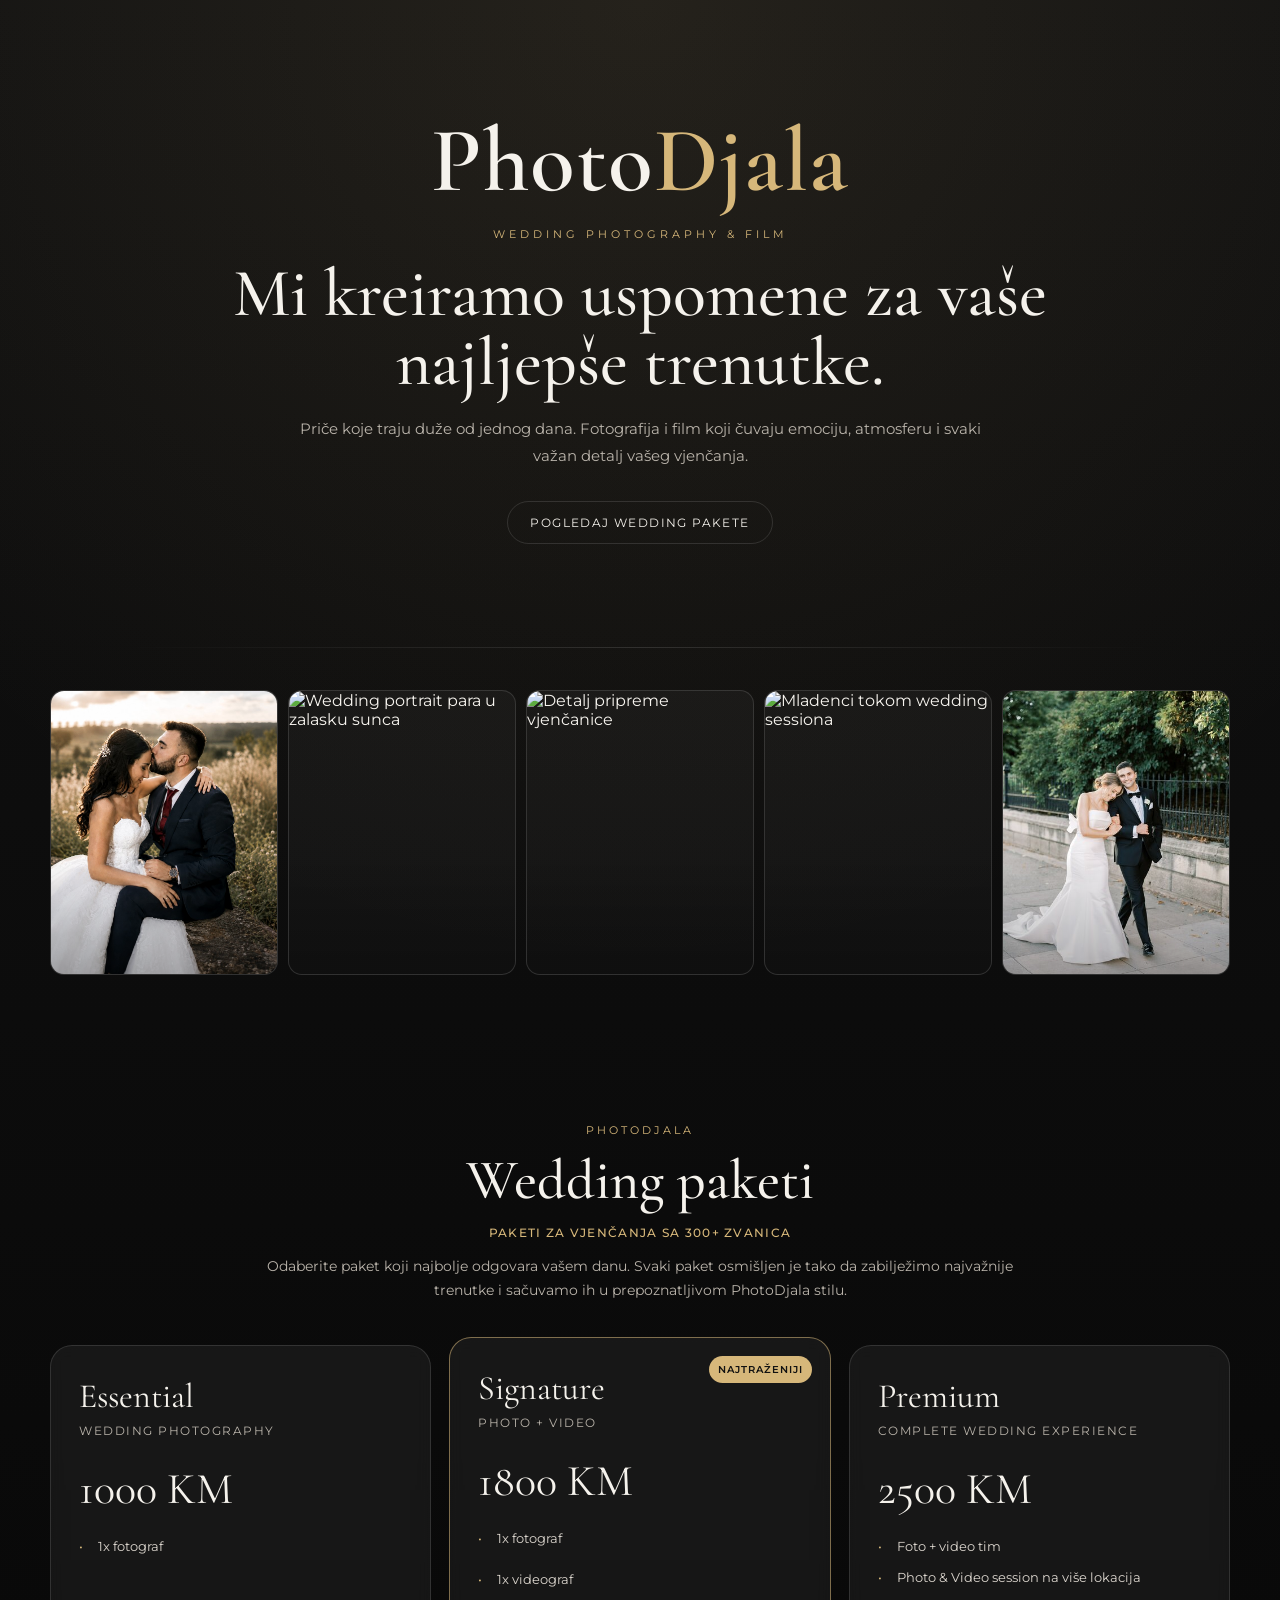
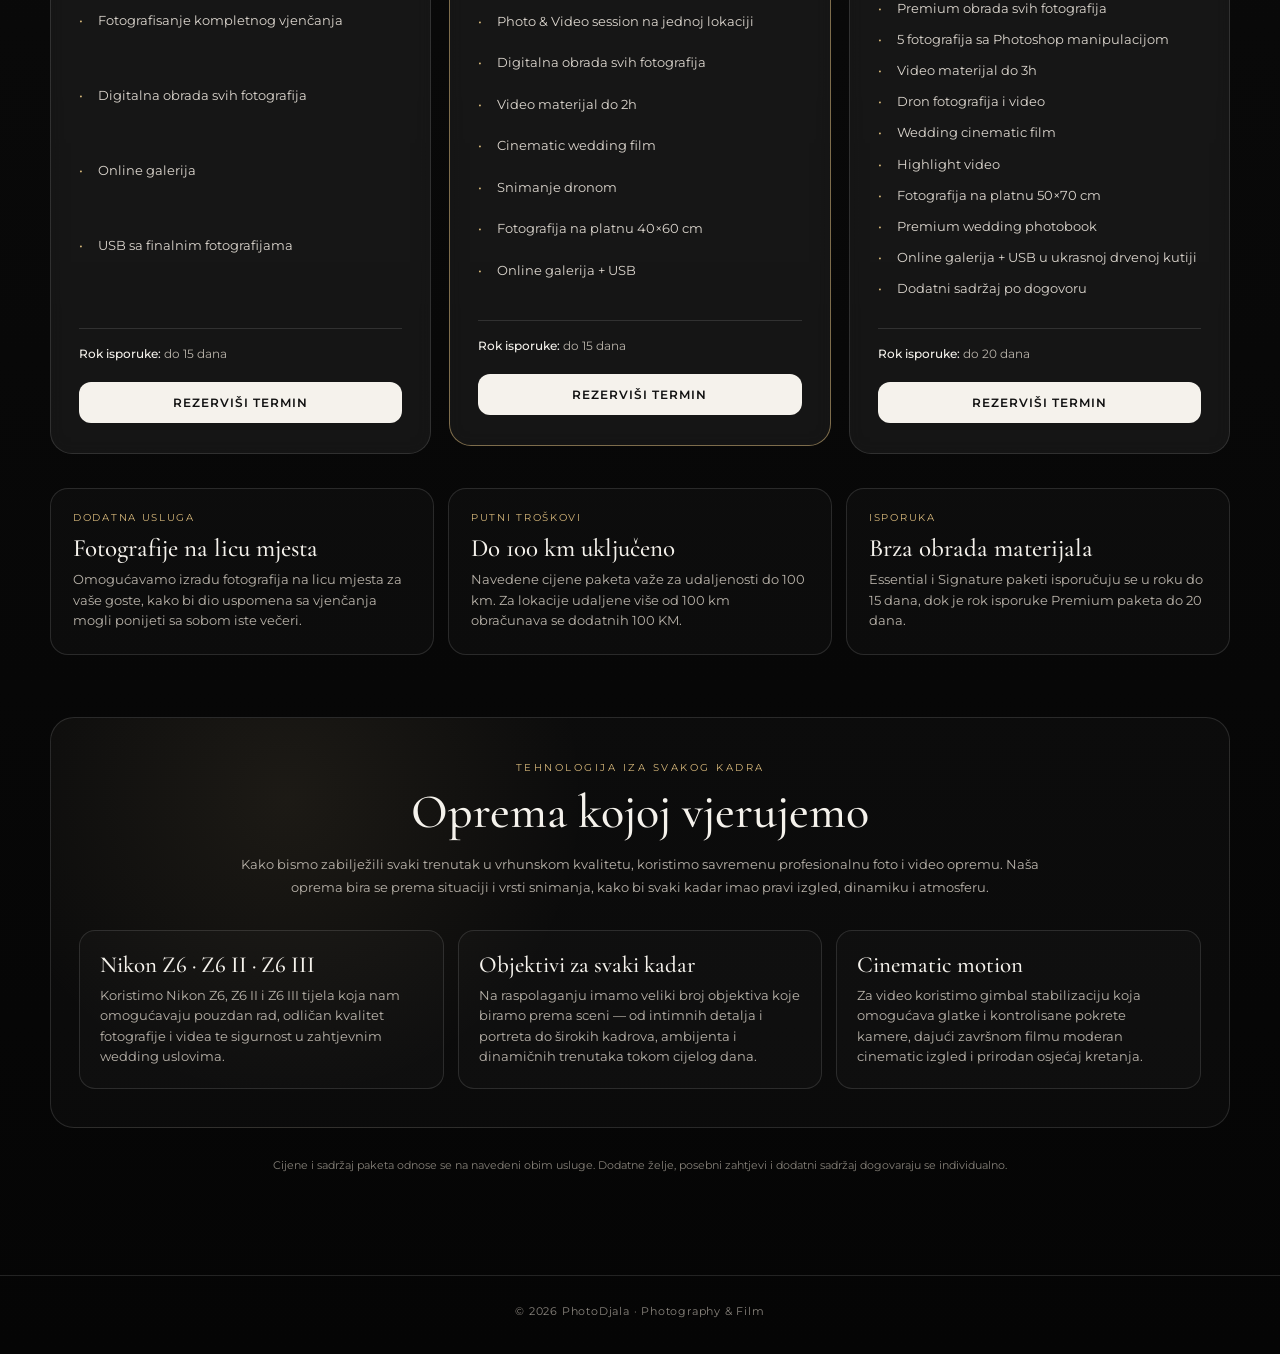
==== index.html @ b91ad66b "Add files via upload" ====
<!DOCTYPE html>
<html lang="bs">
<head>
  <script>document.documentElement.classList.add("js");</script>
  <meta charset="UTF-8" />
  <meta name="viewport" content="width=device-width, initial-scale=1.0" />
  <meta name="theme-color" content="#0b0b0b" />
  <title>PhotoDjala | Wedding Photography & Film</title>
  <meta name="description" content="PhotoDjala - fotografija i video za vaše najljepše trenutke." />
  <link rel="preconnect" href="https://fonts.googleapis.com">
  <link rel="preconnect" href="https://fonts.gstatic.com" crossorigin>
  <link href="https://fonts.googleapis.com/css2?family=Cormorant+Garamond:wght@500;600&family=Montserrat:wght@300;400;500;600&display=swap" rel="stylesheet">
  <style>
    :root {
      --bg: #0a0a0a;
      --card: rgba(255,255,255,.055);
      --text: #f5f2ec;
      --muted: #b9b3aa;
      --accent: #d6b77a;
      --line: rgba(255,255,255,.12);
    }

    * { box-sizing: border-box; margin: 0; padding: 0; }
    html { scroll-behavior: smooth; }

    body {
      font-family: "Montserrat", sans-serif;
      background:
        radial-gradient(circle at 50% 0%, rgba(214,183,122,.10), transparent 32%),
        linear-gradient(180deg, #111 0%, #090909 55%, #050505 100%);
      color: var(--text);
      min-height: 100vh;
    }

    .hero {
      min-height: 72vh;
      display: flex;
      align-items: center;
      justify-content: center;
      text-align: center;
      padding: 56px 22px 40px;
      position: relative;
      overflow: hidden;
    }

    .hero::after {
      content: "";
      position: absolute;
      inset: auto 10% 0 10%;
      height: 1px;
      background: linear-gradient(90deg, transparent, var(--line), transparent);
    }

    .hero-inner {
      width: min(920px, 100%);
      margin: 0 auto;
      text-align: center;
      position: relative;
      z-index: 1;
    }

    .logo {
      width: min(460px, 88vw);
      margin: 0 auto 24px;
      display: flex;
      flex-direction: column;
      align-items: center;
      justify-content: center;
      text-align: center;
    }

    .logo img {
      width: 100%;
      height: auto;
      display: none;
    }

    .logo-text {
      width: 100%;
      text-align: center;
      font-family: "Cormorant Garamond", serif;
      font-size: clamp(54px, 10vw, 92px);
      line-height: .9;
      letter-spacing: 1px;
      font-weight: 600;
    }

    .logo-text span { color: var(--accent); }

    .eyebrow {
      width: 100%;
      text-align: center;
      color: var(--accent);
      letter-spacing: 4px;
      text-transform: uppercase;
      font-size: 11px;
      margin-bottom: 18px;
    }

    h1 {
      font-family: "Cormorant Garamond", serif;
      font-weight: 500;
      font-size: clamp(38px, 7vw, 68px);
      line-height: 1.02;
      max-width: 820px;
      margin: 0 auto 18px;
    }

    .hero p {
      max-width: 690px;
      margin: 0 auto;
      color: var(--muted);
      font-size: 15px;
      line-height: 1.8;
    }

    .scroll-link {
      display: inline-flex;
      margin-top: 32px;
      padding: 13px 22px;
      border: 1px solid var(--line);
      border-radius: 999px;
      color: var(--text);
      text-decoration: none;
      font-size: 12px;
      letter-spacing: 1.4px;
      text-transform: uppercase;
      transition: .25s ease;
    }

    .scroll-link:hover {
      background: var(--text);
      color: #111;
    }


    .portfolio-preview {
      width: min(1180px, calc(100% - 40px));
      margin: 0 auto;
      padding: 42px 0 68px;
    }

    .portfolio-title {
      text-align: center;
      margin-bottom: 22px;
    }

    .portfolio-title span {
      color: var(--accent);
      text-transform: uppercase;
      letter-spacing: 2.6px;
      font-size: 10px;
    }

    .portfolio-title h2 {
      font-family: "Cormorant Garamond", serif;
      font-size: clamp(30px, 5vw, 42px);
      font-weight: 500;
      margin-top: 5px;
    }

    .portfolio-grid {
      display: grid;
      grid-template-columns: repeat(5, 1fr);
      gap: 10px;
    }

    .portfolio-item {
      position: relative;
      aspect-ratio: 4 / 5;
      overflow: hidden;
      border-radius: 14px;
      border: 1px solid var(--line);
      background: rgba(255,255,255,.035);
      transform: translateY(0) scale(1);
    }

    .js .portfolio-item {
      opacity: 0;
      transform: translateY(26px) scale(.97);
      transition:
        opacity .7s ease,
        transform .8s cubic-bezier(.2,.75,.25,1);
      transition-delay: var(--delay, 0ms);
    }

    .js .portfolio-item.visible {
      opacity: 1;
      transform: translateY(0) scale(1);
    }

    .portfolio-item img {
      width: 100%;
      height: 100%;
      object-fit: cover;
      display: block;
      transition: transform .55s ease, filter .55s ease;
      filter: saturate(.9) contrast(1.02);
    }

    .portfolio-item::after {
      content: "";
      position: absolute;
      inset: 0;
      background: linear-gradient(180deg, transparent 58%, rgba(0,0,0,.28));
      pointer-events: none;
    }

    .portfolio-item:hover img {
      transform: scale(1.045);
      filter: saturate(1) contrast(1.03);
    }

    .packages {
      padding: 76px 20px 100px;
    }

    .section-head {
      width: min(760px, 100%);
      margin: 0 auto 42px;
      text-align: center;
    }

    .section-head > span {
      color: var(--accent);
      text-transform: uppercase;
      letter-spacing: 3px;
      font-size: 11px;
    }

    .section-head h2 {
      font-family: "Cormorant Garamond", serif;
      font-size: clamp(38px, 6vw, 56px);
      margin: 8px 0 8px;
      font-weight: 500;
    }

    .guest-note {
      display: inline-block;
      margin: 3px 0 15px;
      color: var(--accent);
      font-size: 12px;
      font-weight: 500;
      letter-spacing: 1.3px;
      text-transform: uppercase;
    }

    .section-head p {
      color: var(--muted);
      font-size: 14px;
      line-height: 1.7;
    }

    .grid {
      width: min(1180px, 100%);
      margin: 0 auto;
      display: grid;
      grid-template-columns: repeat(3, 1fr);
      gap: 18px;
      align-items: stretch;
    }

    .card {
      background: var(--card);
      border: 1px solid var(--line);
      border-radius: 22px;
      padding: 30px 28px;
      backdrop-filter: blur(8px);
      position: relative;
      overflow: hidden;
      display: flex;
      flex-direction: column;
    }

    .card.featured {
      border-color: rgba(214,183,122,.55);
      transform: translateY(-8px);
    }

    .badge {
      position: absolute;
      top: 18px;
      right: 18px;
      background: var(--accent);
      color: #111;
      font-size: 10px;
      font-weight: 600;
      letter-spacing: 1px;
      text-transform: uppercase;
      padding: 7px 9px;
      border-radius: 999px;
    }

    .package-name {
      font-family: "Cormorant Garamond", serif;
      font-size: 34px;
      margin-bottom: 6px;
    }

    .package-sub {
      color: var(--muted);
      font-size: 12px;
      text-transform: uppercase;
      letter-spacing: 1.5px;
      margin-bottom: 24px;
    }

    .price {
      font-family: "Cormorant Garamond", serif;
      font-size: 44px;
      margin-bottom: 20px;
    }

    ul {
      list-style: none;
      display: grid;
      gap: 11px;
      margin-bottom: 28px;
      flex-grow: 1;
    }

    li {
      color: #ddd7cf;
      font-size: 13px;
      line-height: 1.55;
      padding-left: 19px;
      position: relative;
    }

    li::before {
      content: "•";
      color: var(--accent);
      position: absolute;
      left: 0;
    }

    .delivery {
      border-top: 1px solid var(--line);
      margin: 2px 0 18px;
      padding-top: 16px;
      color: var(--muted);
      font-size: 12px;
      line-height: 1.55;
    }

    .delivery strong {
      color: var(--text);
      font-weight: 500;
    }

    .cta {
      display: block;
      text-align: center;
      text-decoration: none;
      background: var(--text);
      color: #111;
      padding: 13px 18px;
      border-radius: 12px;
      font-size: 12px;
      font-weight: 600;
      letter-spacing: 1px;
      text-transform: uppercase;
      transition: .2s ease;
    }

    .cta:hover {
      transform: translateY(-1px);
      background: var(--accent);
    }

    .info-wrap {
      width: min(1180px, 100%);
      margin: 34px auto 0;
      display: grid;
      grid-template-columns: repeat(3, 1fr);
      gap: 14px;
    }

    .info-box {
      border: 1px solid var(--line);
      background: rgba(255,255,255,.025);
      border-radius: 18px;
      padding: 22px;
    }

    .info-box .label {
      color: var(--accent);
      text-transform: uppercase;
      letter-spacing: 1.7px;
      font-size: 10px;
      margin-bottom: 9px;
    }

    .info-box h3 {
      font-family: "Cormorant Garamond", serif;
      font-size: 25px;
      font-weight: 500;
      margin-bottom: 7px;
    }

    .info-box p {
      color: var(--muted);
      font-size: 12.5px;
      line-height: 1.65;
    }

    .fine-print {
      width: min(900px, 100%);
      margin: 28px auto 0;
      text-align: center;
      color: #858078;
      font-size: 11px;
      line-height: 1.7;
    }


    .equipment {
      width: min(1180px, 100%);
      margin: 62px auto 0;
      padding: 38px 28px;
      border: 1px solid var(--line);
      border-radius: 24px;
      background:
        radial-gradient(circle at 20% 20%, rgba(214,183,122,.08), transparent 30%),
        rgba(255,255,255,.025);
    }

    .equipment-head {
      max-width: 820px;
      margin: 0 auto 30px;
      text-align: center;
    }

    .equipment-head span {
      color: var(--accent);
      text-transform: uppercase;
      letter-spacing: 2.5px;
      font-size: 10px;
    }

    .equipment-head h3 {
      font-family: "Cormorant Garamond", serif;
      font-size: clamp(34px, 5vw, 48px);
      font-weight: 500;
      margin: 8px 0 12px;
    }

    .equipment-head p {
      color: var(--muted);
      font-size: 13px;
      line-height: 1.8;
    }

    .equipment-grid {
      display: grid;
      grid-template-columns: repeat(3, 1fr);
      gap: 14px;
    }

    .equipment-item {
      padding: 20px;
      border: 1px solid var(--line);
      border-radius: 16px;
      background: rgba(255,255,255,.02);
    }

    .equipment-item strong {
      display: block;
      margin-bottom: 7px;
      font-family: "Cormorant Garamond", serif;
      font-size: 23px;
      font-weight: 500;
      color: var(--text);
    }

    .equipment-item p {
      color: var(--muted);
      font-size: 12.5px;
      line-height: 1.65;
    }

    footer {
      border-top: 1px solid var(--line);
      text-align: center;
      padding: 28px 20px 36px;
      color: #89847d;
      font-size: 11px;
      letter-spacing: .8px;
    }

    @media (max-width: 900px) {
      .hero { min-height: 67vh; }
      .grid, .info-wrap, .equipment-grid { grid-template-columns: 1fr; }
      .portfolio-grid { grid-template-columns: repeat(3, 1fr); }
      
      .card.featured { transform: none; }
      .packages { padding-top: 62px; }
      .info-wrap { margin-top: 22px; }
    }

    @media (max-width: 560px) {
      .portfolio-preview { width: min(100% - 28px, 1180px); padding: 34px 0 54px; }
      .portfolio-grid { grid-template-columns: repeat(2, 1fr); gap: 8px; }
      .portfolio-item:nth-child(3),
      .portfolio-item:nth-child(4) { display: none; }
      .portfolio-item { border-radius: 11px; }
    }

  </style>
</head>
<body>

  <section class="hero">
    <div class="hero-inner">
      <div class="logo">
        <img src="logo.png" alt="PhotoDjala logo" style="display:none;">
        <div class="logo-text">Photo<span>Djala</span></div>
      </div>

      <div class="eyebrow">Wedding Photography & Film</div>

      <h1>Mi kreiramo uspomene za vaše najljepše trenutke.</h1>

      <p>
        Priče koje traju duže od jednog dana. Fotografija i film koji čuvaju emociju,
        atmosferu i svaki važan detalj vašeg vjenčanja.
      </p>

      <a class="scroll-link" href="#paketi">Pogledaj wedding pakete</a>
    </div>
  </section>


  
  
  <section class="portfolio-preview" aria-label="PhotoDjala wedding portfolio">
    <div class="portfolio-grid">
      <figure class="portfolio-item" style="--delay: 0ms;">
        <img loading="lazy" src="[data-uri]" alt="Luxury wedding photoshooting na livadi sa crvenom kravatom i prirodnim flash izgledom">
      </figure>
      <figure class="portfolio-item" style="--delay: 90ms;">
        <img loading="lazy" src="https://images.unsplash.com/photo-1764578202493-1029254a201a?auto=format&fit=crop&fm=jpg&ixid=M3wxMjA3fDB8MHxwaG90by1wYWdlfHx8fGVufDB8fHx8fA%3D%3D&ixlib=rb-4.1.0&q=75&w=900" alt="Wedding portrait para u zalasku sunca">
      </figure>
      <figure class="portfolio-item" style="--delay: 180ms;">
        <img loading="lazy" src="https://images.unsplash.com/photo-1632231297122-f68841926161?auto=format&fit=crop&fm=jpg&ixid=M3wxMjA3fDB8MHxwaG90by1wYWdlfHx8fGVufDB8fHx8fA%3D%3D&ixlib=rb-4.1.0&q=75&w=900" alt="Detalj pripreme vjenčanice">
      </figure>
      <figure class="portfolio-item" style="--delay: 270ms;">
        <img loading="lazy" src="https://images.unsplash.com/photo-1683238115177-7ee574c6c1e2?auto=format&fit=crop&fm=jpg&ixid=M3wxMjA3fDB8MHxwaG90by1wYWdlfHx8fGVufDB8fHx8fA%3D%3D&ixlib=rb-4.1.0&q=75&w=900" alt="Mladenci tokom wedding sessiona">
      </figure>
    
      <figure class="portfolio-item" style="--delay: 360ms;">
        <img loading="lazy" src="[data-uri]" alt="PhotoDjala wedding portfolio fotografija mladenaca u šetnji">
      </figure>
</div>
  </section>




  <section class="packages" id="paketi">
    <div class="section-head">
      <span>PhotoDjala</span>
      <h2>Wedding paketi</h2>
      <div class="guest-note">Paketi za vjenčanja sa 300+ zvanica</div>
      <p>
        Odaberite paket koji najbolje odgovara vašem danu.
        Svaki paket osmišljen je tako da zabilježimo najvažnije trenutke i sačuvamo ih u prepoznatljivom PhotoDjala stilu.
      </p>
    </div>

    <div class="grid">

      <article class="card">
        <div class="package-name">Essential</div>
        <div class="package-sub">Wedding Photography</div>
        <div class="price">1000 KM</div>
        <ul>
          <li>1x fotograf</li>
          <li>Fotografisanje kompletnog vjenčanja</li>
          <li>Digitalna obrada svih fotografija</li>
          <li>Online galerija</li>
          <li>USB sa finalnim fotografijama</li>
        </ul>
        <div class="delivery"><strong>Rok isporuke:</strong> do 15 dana</div>
        <a class="cta" href="https://wa.me/387644586584" target="_blank" rel="noopener noreferrer">Rezerviši termin</a>
      </article>

      <article class="card featured">
        <div class="badge">Najtraženiji</div>
        <div class="package-name">Signature</div>
        <div class="package-sub">Photo + Video</div>
        <div class="price">1800 KM</div>
        <ul>
          <li>1x fotograf</li>
          <li>1x videograf</li>
          <li>Photo &amp; Video session na jednoj lokaciji</li>
          <li>Digitalna obrada svih fotografija</li>
          <li>Video materijal do 2h</li>
          <li>Cinematic wedding film</li>
          <li>Snimanje dronom</li>
          <li>Fotografija na platnu 40×60 cm</li>
          <li>Online galerija + USB</li>
        </ul>
        <div class="delivery"><strong>Rok isporuke:</strong> do 15 dana</div>
        <a class="cta" href="https://wa.me/387644586584" target="_blank" rel="noopener noreferrer">Rezerviši termin</a>
      </article>

      <article class="card">
        <div class="package-name">Premium</div>
        <div class="package-sub">Complete Wedding Experience</div>
        <div class="price">2500 KM</div>
        <ul>
          <li>Foto + video tim</li>
          <li>Photo &amp; Video session na više lokacija</li>
          <li>Premium obrada svih fotografija</li>
          <li>5 fotografija sa Photoshop manipulacijom</li>
          <li>Video materijal do 3h</li>
          <li>Dron fotografija i video</li>
          <li>Wedding cinematic film</li>
          <li>Highlight video</li>
          <li>Fotografija na platnu 50×70 cm</li>
          <li>Premium wedding photobook</li>
          <li>Online galerija + USB u ukrasnoj drvenoj kutiji</li>
          <li>Dodatni sadržaj po dogovoru</li>
        </ul>
        <div class="delivery"><strong>Rok isporuke:</strong> do 20 dana</div>
        <a class="cta" href="https://wa.me/387644586584" target="_blank" rel="noopener noreferrer">Rezerviši termin</a>
      </article>

    </div>

    <div class="info-wrap">
      <div class="info-box">
        <div class="label">Dodatna usluga</div>
        <h3>Fotografije na licu mjesta</h3>
        <p>
          Omogućavamo izradu fotografija na licu mjesta za vaše goste, kako bi dio uspomena sa vjenčanja mogli ponijeti sa sobom iste večeri.
        </p>
      </div>

      <div class="info-box">
        <div class="label">Putni troškovi</div>
        <h3>Do 100 km uključeno</h3>
        <p>
          Navedene cijene paketa važe za udaljenosti do 100 km. Za lokacije udaljene više od 100 km obračunava se dodatnih 100 KM.
        </p>
      </div>

      <div class="info-box">
        <div class="label">Isporuka</div>
        <h3>Brza obrada materijala</h3>
        <p>
          Essential i Signature paketi isporučuju se u roku do 15 dana, dok je rok isporuke Premium paketa do 20 dana.
        </p>
      </div>
    </div>


    <div class="equipment">
      <div class="equipment-head">
        <span>Tehnologija iza svakog kadra</span>
        <h3>Oprema kojoj vjerujemo</h3>
        <p>
          Kako bismo zabilježili svaki trenutak u vrhunskom kvalitetu, koristimo savremenu profesionalnu foto i video opremu.
          Naša oprema bira se prema situaciji i vrsti snimanja, kako bi svaki kadar imao pravi izgled, dinamiku i atmosferu.
        </p>
      </div>

      <div class="equipment-grid">
        <div class="equipment-item">
          <strong>Nikon Z6 · Z6 II · Z6 III</strong>
          <p>
            Koristimo Nikon Z6, Z6 II i Z6 III tijela koja nam omogućavaju pouzdan rad, odličan kvalitet fotografije i videa te sigurnost u zahtjevnim wedding uslovima.
          </p>
        </div>

        <div class="equipment-item">
          <strong>Objektivi za svaki kadar</strong>
          <p>
            Na raspolaganju imamo veliki broj objektiva koje biramo prema sceni — od intimnih detalja i portreta do širokih kadrova, ambijenta i dinamičnih trenutaka tokom cijelog dana.
          </p>
        </div>

        <div class="equipment-item">
          <strong>Cinematic motion</strong>
          <p>
            Za video koristimo gimbal stabilizaciju koja omogućava glatke i kontrolisane pokrete kamere, dajući završnom filmu moderan cinematic izgled i prirodan osjećaj kretanja.
          </p>
        </div>
      </div>
    </div>


    <div class="fine-print">
      Cijene i sadržaj paketa odnose se na navedeni obim usluge. Dodatne želje, posebni zahtjevi i dodatni sadržaj dogovaraju se individualno.
    </div>
  </section>

  <footer>
    © 2026 PhotoDjala · Photography &amp; Film
  </footer>


  <script>
    const portfolioItems = document.querySelectorAll('.portfolio-item');

    if ('IntersectionObserver' in window) {
      const portfolioObserver = new IntersectionObserver((entries, observer) => {
        entries.forEach(entry => {
          if (entry.isIntersecting) {
            entry.target.classList.add('visible');
            observer.unobserve(entry.target);
          }
        });
      }, { threshold: 0.18 });

      portfolioItems.forEach(item => portfolioObserver.observe(item));
    } else {
      portfolioItems.forEach(item => item.classList.add('visible'));
    }
  </script>

</body>
</html>
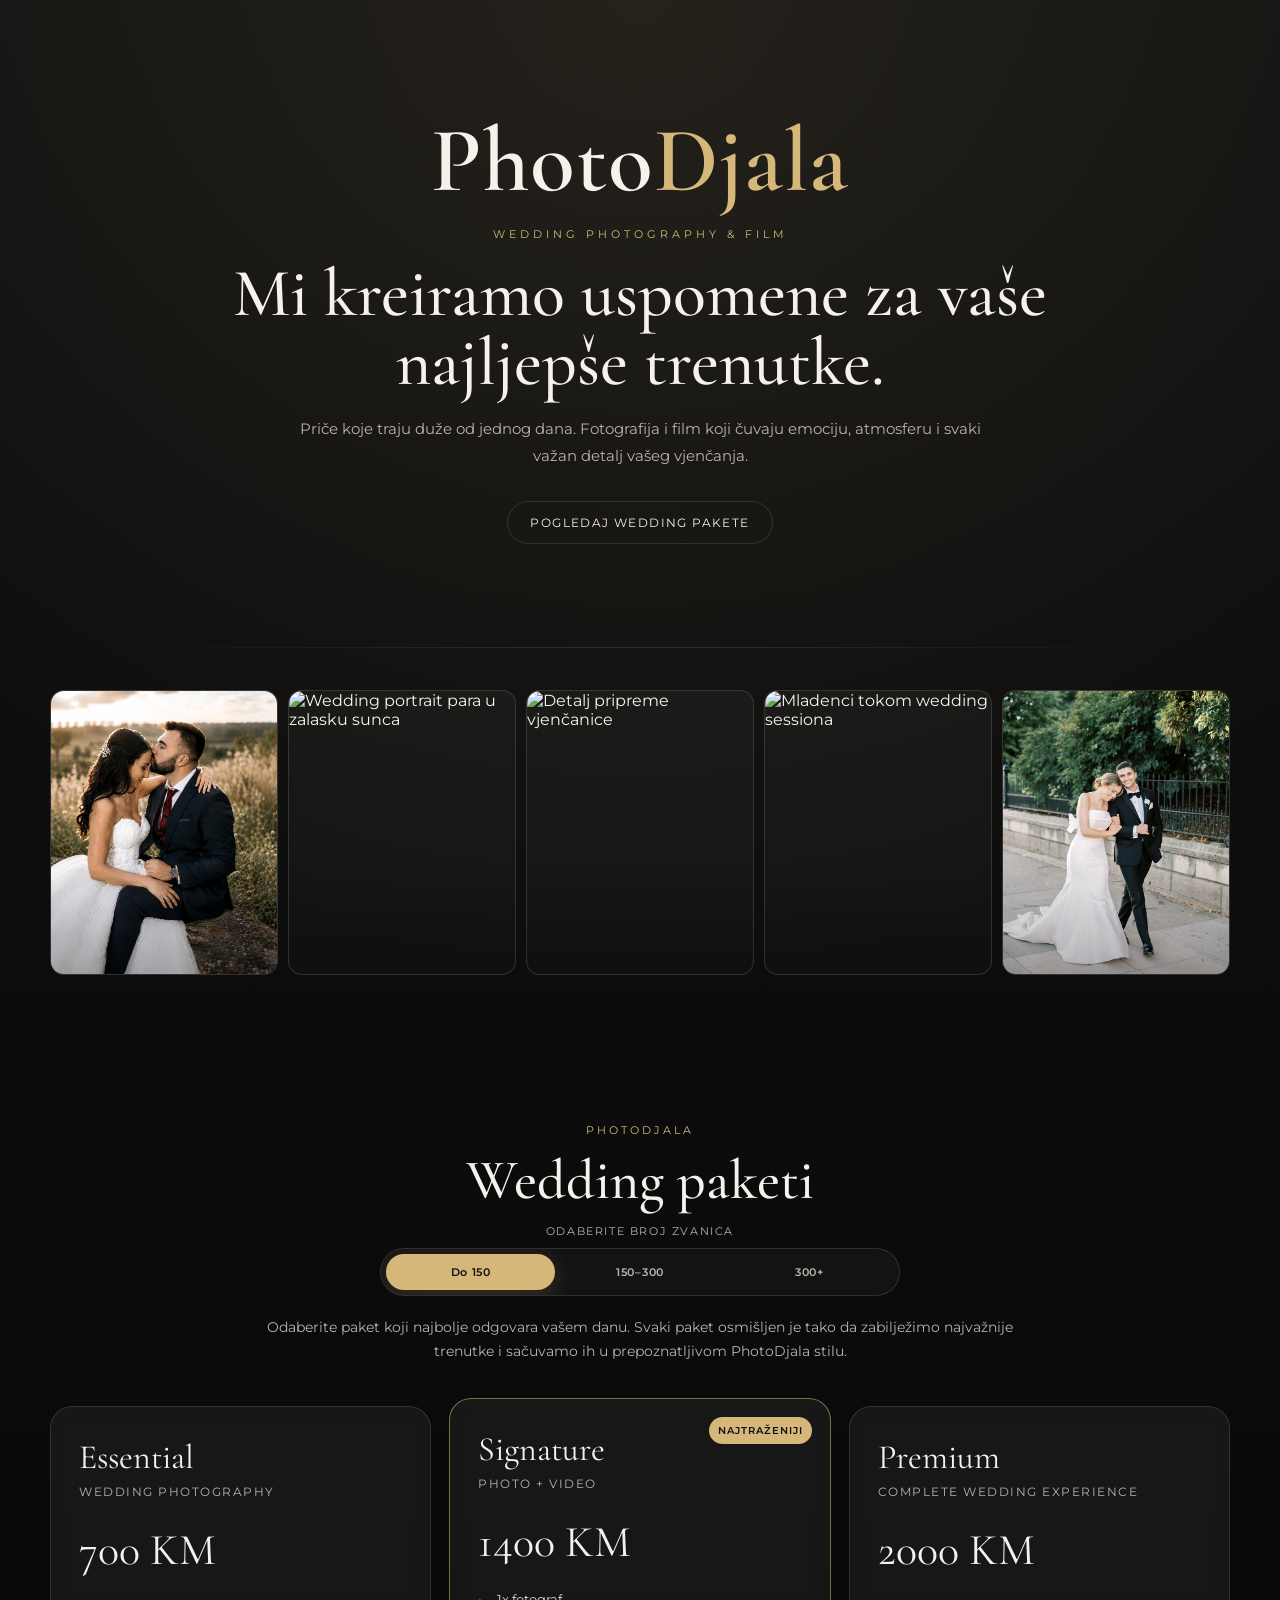
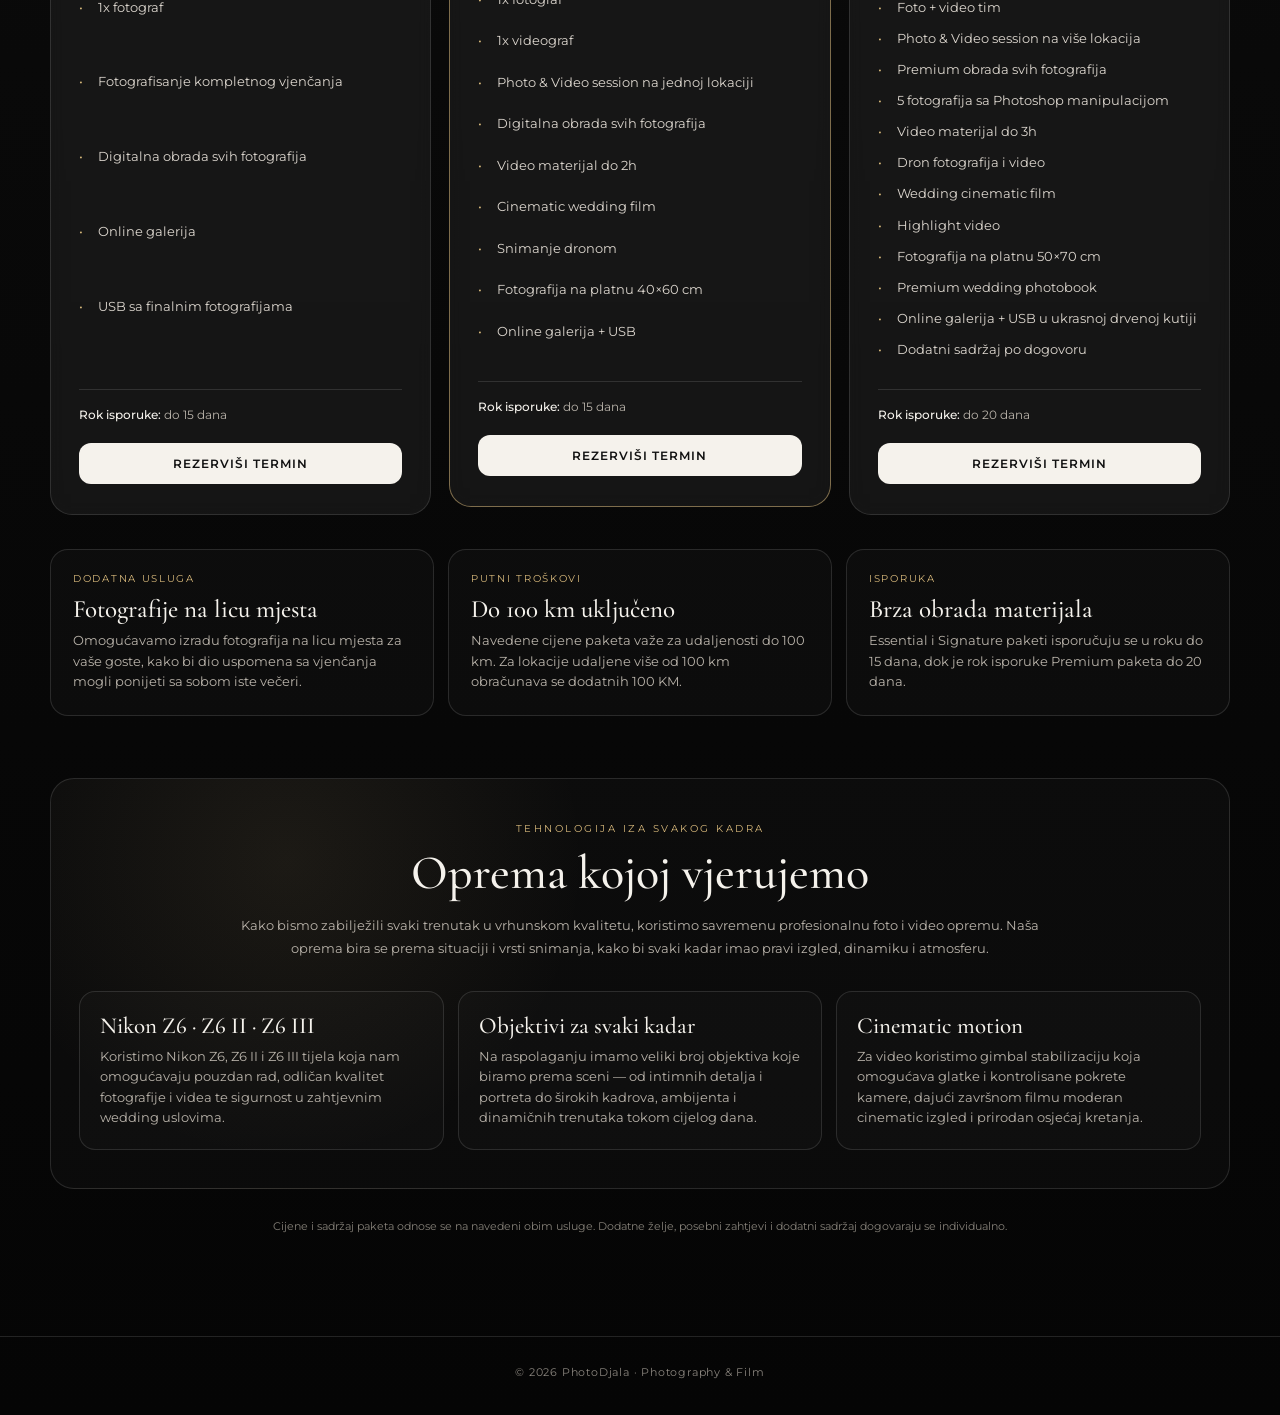
==== commit 5f00322f: "Add files via upload" ====
--- a/index.html
+++ b/index.html
@@ -235,14 +235,80 @@
       font-weight: 500;
     }
 
-    .guest-note {
-      display: inline-block;
-      margin: 3px 0 15px;
-      color: var(--accent);
-      font-size: 12px;
-      font-weight: 500;
-      letter-spacing: 1.3px;
-      text-transform: uppercase;
+    .guest-selector-wrap {
+      margin: 10px auto 20px;
+      display: flex;
+      flex-direction: column;
+      align-items: center;
+      gap: 10px;
+    }
+
+    .guest-selector-label {
+      color: var(--muted);
+      font-size: 11px;
+      letter-spacing: 1.6px;
+      text-transform: uppercase;
+    }
+
+    .guest-selector {
+      position: relative;
+      display: grid;
+      grid-template-columns: repeat(3, 1fr);
+      width: min(520px, 100%);
+      padding: 5px;
+      border: 1px solid var(--line);
+      border-radius: 999px;
+      background: rgba(255,255,255,.035);
+      overflow: hidden;
+      isolation: isolate;
+    }
+
+    .guest-selector::before {
+      content: "";
+      position: absolute;
+      top: 5px;
+      bottom: 5px;
+      left: 5px;
+      width: calc((100% - 10px) / 3);
+      border-radius: 999px;
+      background: var(--accent);
+      box-shadow: 0 6px 24px rgba(214,183,122,.20);
+      transform: translateX(calc(var(--tier-index, 0) * 100%));
+      transition: transform .42s cubic-bezier(.2,.8,.2,1);
+      z-index: -1;
+    }
+
+    .guest-option {
+      appearance: none;
+      border: 0;
+      background: transparent;
+      color: var(--muted);
+      padding: 11px 12px;
+      border-radius: 999px;
+      font-family: "Montserrat", sans-serif;
+      font-size: 11px;
+      font-weight: 600;
+      letter-spacing: .7px;
+      cursor: pointer;
+      transition: color .25s ease, transform .25s ease;
+    }
+
+    .guest-option:hover {
+      transform: translateY(-1px);
+      color: var(--text);
+    }
+
+    .guest-option.active {
+      color: #111;
+    }
+
+    .price {
+      transition: opacity .18s ease, transform .18s ease;
+    }
+
+    .price.price-changing {
+      opacity: 0;
+      transform: translateY(7px) scale(.97);
     }
 
     .section-head p {
@@ -501,9 +567,21 @@
     @media (max-width: 560px) {
       .portfolio-preview { width: min(100% - 28px, 1180px); padding: 34px 0 54px; }
       .portfolio-grid { grid-template-columns: repeat(2, 1fr); gap: 8px; }
-      .portfolio-item:nth-child(3),
-      .portfolio-item:nth-child(4) { display: none; }
       .portfolio-item { border-radius: 11px; }
+      .portfolio-item:nth-child(5) {
+        grid-column: 1 / -1;
+        width: calc(50% - 4px);
+        justify-self: center;
+      .guest-selector {
+        width: 100%;
+      }
+      .guest-option {
+        padding: 10px 6px;
+        font-size: 10px;
+        letter-spacing: .25px;
+      }
+
+      }
     }
 
   </style>
@@ -561,7 +639,14 @@
     <div class="section-head">
       <span>PhotoDjala</span>
       <h2>Wedding paketi</h2>
-      <div class="guest-note">Paketi za vjenčanja sa 300+ zvanica</div>
+      <div class="guest-selector-wrap">
+        <div class="guest-selector-label">Odaberite broj zvanica</div>
+        <div class="guest-selector" id="guestSelector" style="--tier-index:0">
+          <button class="guest-option active" type="button" data-tier="small" data-index="0">Do 150</button>
+          <button class="guest-option" type="button" data-tier="medium" data-index="1">150–300</button>
+          <button class="guest-option" type="button" data-tier="large" data-index="2">300+</button>
+        </div>
+      </div>
       <p>
         Odaberite paket koji najbolje odgovara vašem danu.
         Svaki paket osmišljen je tako da zabilježimo najvažnije trenutke i sačuvamo ih u prepoznatljivom PhotoDjala stilu.
@@ -573,7 +658,7 @@
       <article class="card">
         <div class="package-name">Essential</div>
         <div class="package-sub">Wedding Photography</div>
-        <div class="price">1000 KM</div>
+        <div class="price" data-package="essential">700 KM</div>
         <ul>
           <li>1x fotograf</li>
           <li>Fotografisanje kompletnog vjenčanja</li>
@@ -589,7 +674,7 @@
         <div class="badge">Najtraženiji</div>
         <div class="package-name">Signature</div>
         <div class="package-sub">Photo + Video</div>
-        <div class="price">1800 KM</div>
+        <div class="price" data-package="signature">1400 KM</div>
         <ul>
           <li>1x fotograf</li>
           <li>1x videograf</li>
@@ -608,7 +693,7 @@
       <article class="card">
         <div class="package-name">Premium</div>
         <div class="package-sub">Complete Wedding Experience</div>
-        <div class="price">2500 KM</div>
+        <div class="price" data-package="premium">2000 KM</div>
         <ul>
           <li>Foto + video tim</li>
           <li>Photo &amp; Video session na više lokacija</li>
@@ -718,6 +803,55 @@
     } else {
       portfolioItems.forEach(item => item.classList.add('visible'));
     }
+  
+    const packagePrices = {
+      small: {
+        essential: 700,
+        signature: 1400,
+        premium: 2000
+      },
+      medium: {
+        essential: 800,
+        signature: 1600,
+        premium: 2200
+      },
+      large: {
+        essential: 1000,
+        signature: 1800,
+        premium: 2500
+      }
+    };
+
+    const guestSelector = document.getElementById('guestSelector');
+    const guestOptions = document.querySelectorAll('.guest-option');
+    const priceElements = document.querySelectorAll('.price[data-package]');
+
+    function updatePackagePrices(tier, index) {
+      if (!packagePrices[tier]) return;
+
+      guestSelector.style.setProperty('--tier-index', index);
+
+      guestOptions.forEach(option => {
+        option.classList.toggle('active', option.dataset.tier === tier);
+      });
+
+      priceElements.forEach(priceEl => {
+        priceEl.classList.add('price-changing');
+
+        window.setTimeout(() => {
+          const packageName = priceEl.dataset.package;
+          priceEl.textContent = packagePrices[tier][packageName] + ' KM';
+          priceEl.classList.remove('price-changing');
+        }, 170);
+      });
+    }
+
+    guestOptions.forEach(option => {
+      option.addEventListener('click', () => {
+        updatePackagePrices(option.dataset.tier, Number(option.dataset.index));
+      });
+    });
+
   </script>
 
 </body>
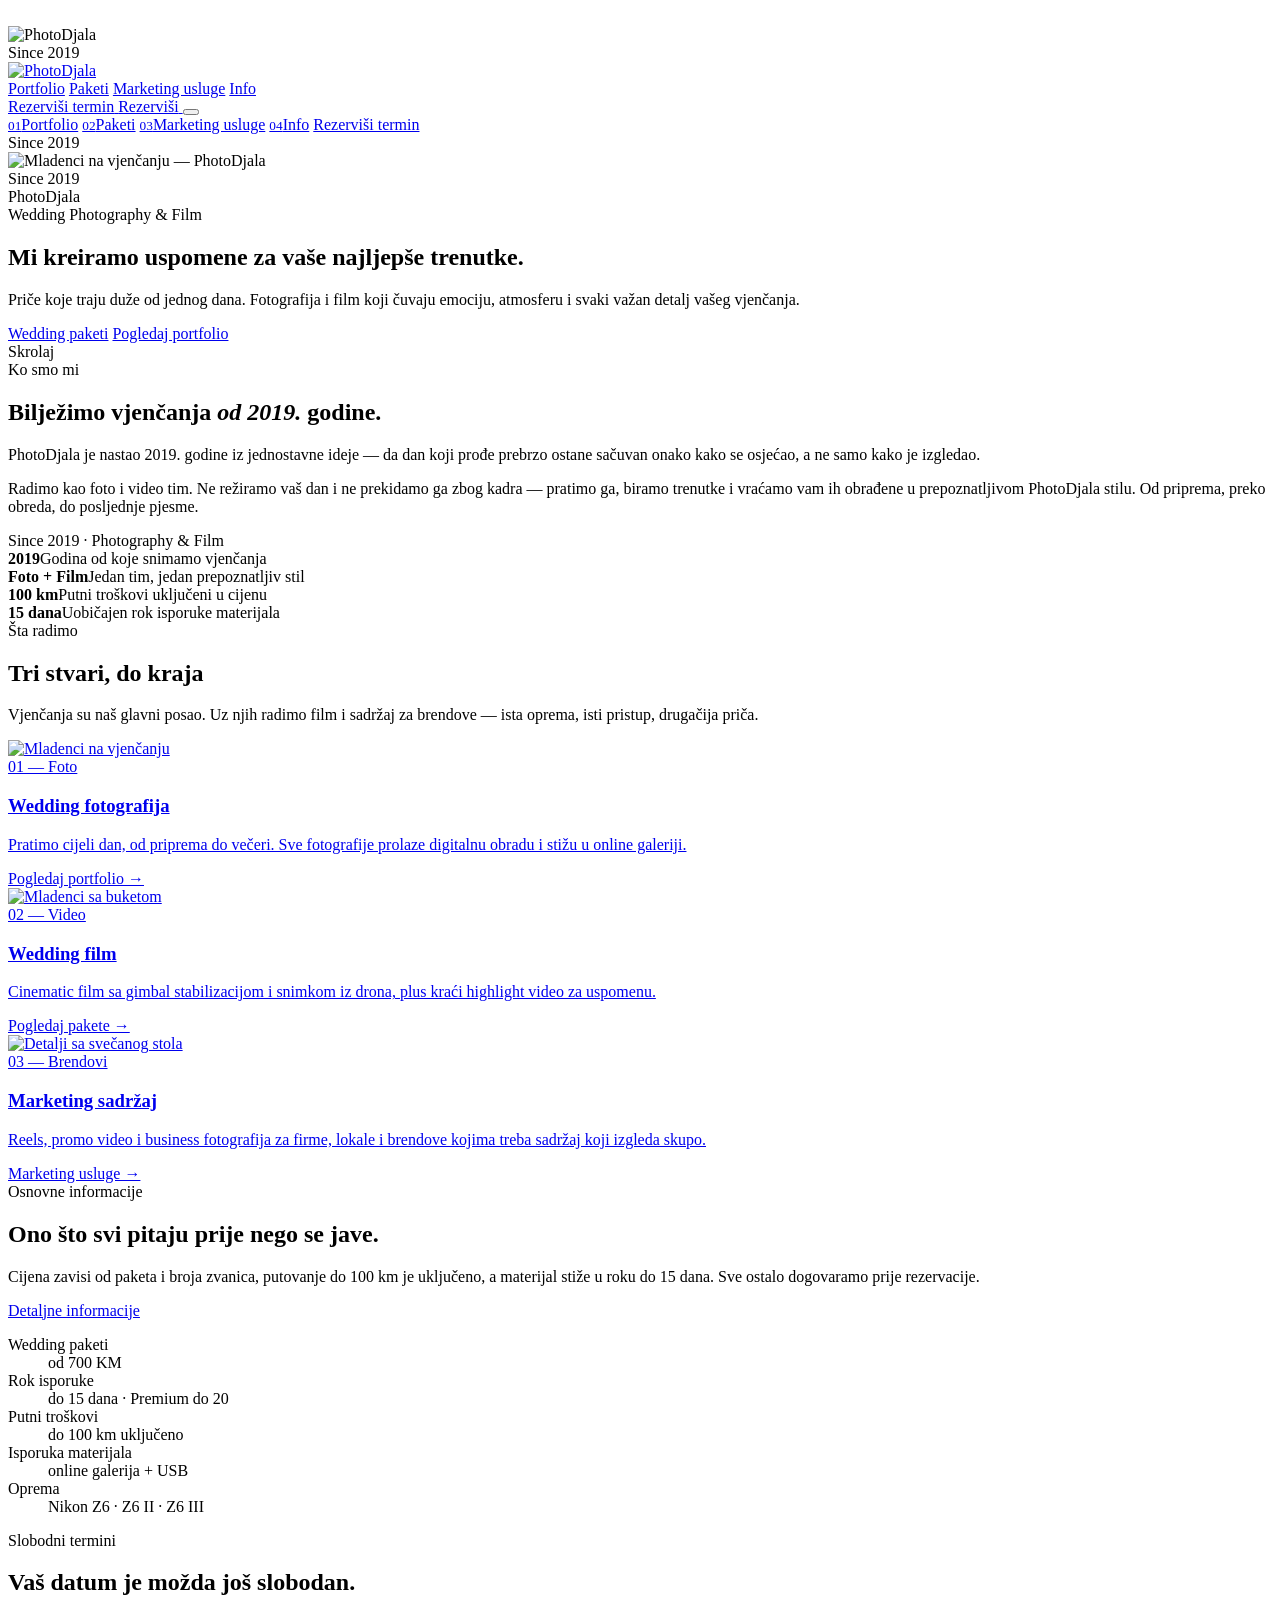
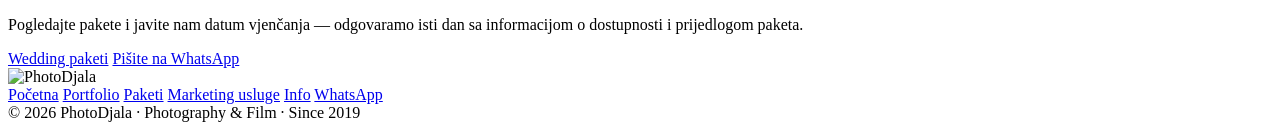
==== commit 6fa6a12b: "Add files via upload" ====
--- a/index.html
+++ b/index.html
@@ -5,597 +5,80 @@
   <meta charset="UTF-8" />
   <meta name="viewport" content="width=device-width, initial-scale=1.0" />
   <meta name="theme-color" content="#0b0b0b" />
-  <title>PhotoDjala | Wedding Photography & Film</title>
-  <meta name="description" content="PhotoDjala - fotografija i video za vaše najljepše trenutke." />
+  <title>PhotoDjala | Wedding Photography &amp; Film</title>
+  <meta name="description" content="PhotoDjala — fotografija i video za vaše najljepše trenutke. Vjenčanja od 2019. godine." />
+  <link rel="icon" href="assets/favicon.ico" sizes="any">
+  <link rel="icon" type="image/png" sizes="32x32" href="assets/favicon-32.png">
+  <link rel="icon" type="image/png" sizes="16x16" href="assets/favicon-16.png">
+  <link rel="apple-touch-icon" sizes="180x180" href="assets/favicon-180.png">
+  <link rel="manifest" href="assets/site.webmanifest">
+  <link rel="preconnect" href="https://images.unsplash.com">
+  <link rel="preload" as="image" href="https://images.unsplash.com/photo-1683238115177-7ee574c6c1e2?auto=format&fit=crop&fm=jpg&q=78&w=2000">
   <link rel="preconnect" href="https://fonts.googleapis.com">
   <link rel="preconnect" href="https://fonts.gstatic.com" crossorigin>
   <link href="https://fonts.googleapis.com/css2?family=Cormorant+Garamond:wght@500;600&family=Montserrat:wght@300;400;500;600&display=swap" rel="stylesheet">
-  <style>
-    :root {
-      --bg: #0a0a0a;
-      --card: rgba(255,255,255,.055);
-      --text: #f5f2ec;
-      --muted: #b9b3aa;
-      --accent: #d6b77a;
-      --line: rgba(255,255,255,.12);
-    }
-
-    * { box-sizing: border-box; margin: 0; padding: 0; }
-    html { scroll-behavior: smooth; }
-
-    body {
-      font-family: "Montserrat", sans-serif;
-      background:
-        radial-gradient(circle at 50% 0%, rgba(214,183,122,.10), transparent 32%),
-        linear-gradient(180deg, #111 0%, #090909 55%, #050505 100%);
-      color: var(--text);
-      min-height: 100vh;
-    }
-
-    .hero {
-      min-height: 72vh;
-      display: flex;
-      align-items: center;
-      justify-content: center;
-      text-align: center;
-      padding: 56px 22px 40px;
-      position: relative;
-      overflow: hidden;
-    }
-
-    .hero::after {
-      content: "";
-      position: absolute;
-      inset: auto 10% 0 10%;
-      height: 1px;
-      background: linear-gradient(90deg, transparent, var(--line), transparent);
-    }
-
-    .hero-inner {
-      width: min(920px, 100%);
-      margin: 0 auto;
-      text-align: center;
-      position: relative;
-      z-index: 1;
-    }
-
-    .logo {
-      width: min(460px, 88vw);
-      margin: 0 auto 24px;
-      display: flex;
-      flex-direction: column;
-      align-items: center;
-      justify-content: center;
-      text-align: center;
-    }
-
-    .logo img {
-      width: 100%;
-      height: auto;
-      display: none;
-    }
-
-    .logo-text {
-      width: 100%;
-      text-align: center;
-      font-family: "Cormorant Garamond", serif;
-      font-size: clamp(54px, 10vw, 92px);
-      line-height: .9;
-      letter-spacing: 1px;
-      font-weight: 600;
-    }
-
-    .logo-text span { color: var(--accent); }
-
-    .eyebrow {
-      width: 100%;
-      text-align: center;
-      color: var(--accent);
-      letter-spacing: 4px;
-      text-transform: uppercase;
-      font-size: 11px;
-      margin-bottom: 18px;
-    }
-
-    h1 {
-      font-family: "Cormorant Garamond", serif;
-      font-weight: 500;
-      font-size: clamp(38px, 7vw, 68px);
-      line-height: 1.02;
-      max-width: 820px;
-      margin: 0 auto 18px;
-    }
-
-    .hero p {
-      max-width: 690px;
-      margin: 0 auto;
-      color: var(--muted);
-      font-size: 15px;
-      line-height: 1.8;
-    }
-
-    .scroll-link {
-      display: inline-flex;
-      margin-top: 32px;
-      padding: 13px 22px;
-      border: 1px solid var(--line);
-      border-radius: 999px;
-      color: var(--text);
-      text-decoration: none;
-      font-size: 12px;
-      letter-spacing: 1.4px;
-      text-transform: uppercase;
-      transition: .25s ease;
-    }
-
-    .scroll-link:hover {
-      background: var(--text);
-      color: #111;
-    }
-
-
-    .portfolio-preview {
-      width: min(1180px, calc(100% - 40px));
-      margin: 0 auto;
-      padding: 42px 0 68px;
-    }
-
-    .portfolio-title {
-      text-align: center;
-      margin-bottom: 22px;
-    }
-
-    .portfolio-title span {
-      color: var(--accent);
-      text-transform: uppercase;
-      letter-spacing: 2.6px;
-      font-size: 10px;
-    }
-
-    .portfolio-title h2 {
-      font-family: "Cormorant Garamond", serif;
-      font-size: clamp(30px, 5vw, 42px);
-      font-weight: 500;
-      margin-top: 5px;
-    }
-
-    .portfolio-grid {
-      display: grid;
-      grid-template-columns: repeat(5, 1fr);
-      gap: 10px;
-    }
-
-    .portfolio-item {
-      position: relative;
-      aspect-ratio: 4 / 5;
-      overflow: hidden;
-      border-radius: 14px;
-      border: 1px solid var(--line);
-      background: rgba(255,255,255,.035);
-      transform: translateY(0) scale(1);
-    }
-
-    .js .portfolio-item {
-      opacity: 0;
-      transform: translateY(26px) scale(.97);
-      transition:
-        opacity .7s ease,
-        transform .8s cubic-bezier(.2,.75,.25,1);
-      transition-delay: var(--delay, 0ms);
-    }
-
-    .js .portfolio-item.visible {
-      opacity: 1;
-      transform: translateY(0) scale(1);
-    }
-
-    .portfolio-item img {
-      width: 100%;
-      height: 100%;
-      object-fit: cover;
-      display: block;
-      transition: transform .55s ease, filter .55s ease;
-      filter: saturate(.9) contrast(1.02);
-    }
-
-    .portfolio-item::after {
-      content: "";
-      position: absolute;
-      inset: 0;
-      background: linear-gradient(180deg, transparent 58%, rgba(0,0,0,.28));
-      pointer-events: none;
-    }
-
-    .portfolio-item:hover img {
-      transform: scale(1.045);
-      filter: saturate(1) contrast(1.03);
-    }
-
-    .packages {
-      padding: 76px 20px 100px;
-    }
-
-    .section-head {
-      width: min(760px, 100%);
-      margin: 0 auto 42px;
-      text-align: center;
-    }
-
-    .section-head > span {
-      color: var(--accent);
-      text-transform: uppercase;
-      letter-spacing: 3px;
-      font-size: 11px;
-    }
-
-    .section-head h2 {
-      font-family: "Cormorant Garamond", serif;
-      font-size: clamp(38px, 6vw, 56px);
-      margin: 8px 0 8px;
-      font-weight: 500;
-    }
-
-    .guest-selector-wrap {
-      margin: 10px auto 20px;
-      display: flex;
-      flex-direction: column;
-      align-items: center;
-      gap: 10px;
-    }
-
-    .guest-selector-label {
-      color: var(--muted);
-      font-size: 11px;
-      letter-spacing: 1.6px;
-      text-transform: uppercase;
-    }
-
-    .guest-selector {
-      position: relative;
-      display: grid;
-      grid-template-columns: repeat(3, 1fr);
-      width: min(520px, 100%);
-      padding: 5px;
-      border: 1px solid var(--line);
-      border-radius: 999px;
-      background: rgba(255,255,255,.035);
-      overflow: hidden;
-      isolation: isolate;
-    }
-
-    .guest-selector::before {
-      content: "";
-      position: absolute;
-      top: 5px;
-      bottom: 5px;
-      left: 5px;
-      width: calc((100% - 10px) / 3);
-      border-radius: 999px;
-      background: var(--accent);
-      box-shadow: 0 6px 24px rgba(214,183,122,.20);
-      transform: translateX(calc(var(--tier-index, 0) * 100%));
-      transition: transform .42s cubic-bezier(.2,.8,.2,1);
-      z-index: -1;
-    }
-
-    .guest-option {
-      appearance: none;
-      border: 0;
-      background: transparent;
-      color: var(--muted);
-      padding: 11px 12px;
-      border-radius: 999px;
-      font-family: "Montserrat", sans-serif;
-      font-size: 11px;
-      font-weight: 600;
-      letter-spacing: .7px;
-      cursor: pointer;
-      transition: color .25s ease, transform .25s ease;
-    }
-
-    .guest-option:hover {
-      transform: translateY(-1px);
-      color: var(--text);
-    }
-
-    .guest-option.active {
-      color: #111;
-    }
-
-    .price {
-      transition: opacity .18s ease, transform .18s ease;
-    }
-
-    .price.price-changing {
-      opacity: 0;
-      transform: translateY(7px) scale(.97);
-    }
-
-    .section-head p {
-      color: var(--muted);
-      font-size: 14px;
-      line-height: 1.7;
-    }
-
-    .grid {
-      width: min(1180px, 100%);
-      margin: 0 auto;
-      display: grid;
-      grid-template-columns: repeat(3, 1fr);
-      gap: 18px;
-      align-items: stretch;
-    }
-
-    .card {
-      background: var(--card);
-      border: 1px solid var(--line);
-      border-radius: 22px;
-      padding: 30px 28px;
-      backdrop-filter: blur(8px);
-      position: relative;
-      overflow: hidden;
-      display: flex;
-      flex-direction: column;
-    }
-
-    .card.featured {
-      border-color: rgba(214,183,122,.55);
-      transform: translateY(-8px);
-    }
-
-    .badge {
-      position: absolute;
-      top: 18px;
-      right: 18px;
-      background: var(--accent);
-      color: #111;
-      font-size: 10px;
-      font-weight: 600;
-      letter-spacing: 1px;
-      text-transform: uppercase;
-      padding: 7px 9px;
-      border-radius: 999px;
-    }
-
-    .package-name {
-      font-family: "Cormorant Garamond", serif;
-      font-size: 34px;
-      margin-bottom: 6px;
-    }
-
-    .package-sub {
-      color: var(--muted);
-      font-size: 12px;
-      text-transform: uppercase;
-      letter-spacing: 1.5px;
-      margin-bottom: 24px;
-    }
-
-    .price {
-      font-family: "Cormorant Garamond", serif;
-      font-size: 44px;
-      margin-bottom: 20px;
-    }
-
-    ul {
-      list-style: none;
-      display: grid;
-      gap: 11px;
-      margin-bottom: 28px;
-      flex-grow: 1;
-    }
-
-    li {
-      color: #ddd7cf;
-      font-size: 13px;
-      line-height: 1.55;
-      padding-left: 19px;
-      position: relative;
-    }
-
-    li::before {
-      content: "•";
-      color: var(--accent);
-      position: absolute;
-      left: 0;
-    }
-
-    .delivery {
-      border-top: 1px solid var(--line);
-      margin: 2px 0 18px;
-      padding-top: 16px;
-      color: var(--muted);
-      font-size: 12px;
-      line-height: 1.55;
-    }
-
-    .delivery strong {
-      color: var(--text);
-      font-weight: 500;
-    }
-
-    .cta {
-      display: block;
-      text-align: center;
-      text-decoration: none;
-      background: var(--text);
-      color: #111;
-      padding: 13px 18px;
-      border-radius: 12px;
-      font-size: 12px;
-      font-weight: 600;
-      letter-spacing: 1px;
-      text-transform: uppercase;
-      transition: .2s ease;
-    }
-
-    .cta:hover {
-      transform: translateY(-1px);
-      background: var(--accent);
-    }
-
-    .info-wrap {
-      width: min(1180px, 100%);
-      margin: 34px auto 0;
-      display: grid;
-      grid-template-columns: repeat(3, 1fr);
-      gap: 14px;
-    }
-
-    .info-box {
-      border: 1px solid var(--line);
-      background: rgba(255,255,255,.025);
-      border-radius: 18px;
-      padding: 22px;
-    }
-
-    .info-box .label {
-      color: var(--accent);
-      text-transform: uppercase;
-      letter-spacing: 1.7px;
-      font-size: 10px;
-      margin-bottom: 9px;
-    }
-
-    .info-box h3 {
-      font-family: "Cormorant Garamond", serif;
-      font-size: 25px;
-      font-weight: 500;
-      margin-bottom: 7px;
-    }
-
-    .info-box p {
-      color: var(--muted);
-      font-size: 12.5px;
-      line-height: 1.65;
-    }
-
-    .fine-print {
-      width: min(900px, 100%);
-      margin: 28px auto 0;
-      text-align: center;
-      color: #858078;
-      font-size: 11px;
-      line-height: 1.7;
-    }
-
-
-    .equipment {
-      width: min(1180px, 100%);
-      margin: 62px auto 0;
-      padding: 38px 28px;
-      border: 1px solid var(--line);
-      border-radius: 24px;
-      background:
-        radial-gradient(circle at 20% 20%, rgba(214,183,122,.08), transparent 30%),
-        rgba(255,255,255,.025);
-    }
-
-    .equipment-head {
-      max-width: 820px;
-      margin: 0 auto 30px;
-      text-align: center;
-    }
-
-    .equipment-head span {
-      color: var(--accent);
-      text-transform: uppercase;
-      letter-spacing: 2.5px;
-      font-size: 10px;
-    }
-
-    .equipment-head h3 {
-      font-family: "Cormorant Garamond", serif;
-      font-size: clamp(34px, 5vw, 48px);
-      font-weight: 500;
-      margin: 8px 0 12px;
-    }
-
-    .equipment-head p {
-      color: var(--muted);
-      font-size: 13px;
-      line-height: 1.8;
-    }
-
-    .equipment-grid {
-      display: grid;
-      grid-template-columns: repeat(3, 1fr);
-      gap: 14px;
-    }
-
-    .equipment-item {
-      padding: 20px;
-      border: 1px solid var(--line);
-      border-radius: 16px;
-      background: rgba(255,255,255,.02);
-    }
-
-    .equipment-item strong {
-      display: block;
-      margin-bottom: 7px;
-      font-family: "Cormorant Garamond", serif;
-      font-size: 23px;
-      font-weight: 500;
-      color: var(--text);
-    }
-
-    .equipment-item p {
-      color: var(--muted);
-      font-size: 12.5px;
-      line-height: 1.65;
-    }
-
-    footer {
-      border-top: 1px solid var(--line);
-      text-align: center;
-      padding: 28px 20px 36px;
-      color: #89847d;
-      font-size: 11px;
-      letter-spacing: .8px;
-    }
-
-    @media (max-width: 900px) {
-      .hero { min-height: 67vh; }
-      .grid, .info-wrap, .equipment-grid { grid-template-columns: 1fr; }
-      .portfolio-grid { grid-template-columns: repeat(3, 1fr); }
-      
-      .card.featured { transform: none; }
-      .packages { padding-top: 62px; }
-      .info-wrap { margin-top: 22px; }
-    }
-
-    @media (max-width: 560px) {
-      .portfolio-preview { width: min(100% - 28px, 1180px); padding: 34px 0 54px; }
-      .portfolio-grid { grid-template-columns: repeat(2, 1fr); gap: 8px; }
-      .portfolio-item { border-radius: 11px; }
-      .portfolio-item:nth-child(5) {
-        grid-column: 1 / -1;
-        width: calc(50% - 4px);
-        justify-self: center;
-      .guest-selector {
-        width: 100%;
-      }
-      .guest-option {
-        padding: 10px 6px;
-        font-size: 10px;
-        letter-spacing: .25px;
-      }
-
-      }
-    }
-
-  </style>
+  <link rel="stylesheet" href="assets/style.css">
 </head>
 <body>
 
-  <section class="hero">
+  <div id="loader" role="status" aria-label="Učitavanje">
+    <div class="loader-photo">
+      <img src="https://images.unsplash.com/photo-1764578202493-1029254a201a?auto=format&fit=crop&fm=jpg&q=70&w=1400" alt="" aria-hidden="true">
+    </div>
+    <div class="loader-inner">
+      <img class="loader-logo" src="assets/logo.png" alt="PhotoDjala">
+      <div class="loader-line"><span></span></div>
+      <div class="loader-since">Since 2019</div>
+    </div>
+  </div>
+
+  <header class="site-header" id="siteHeader">
+    <div class="header-inner">
+      <a class="brand" href="index.html" aria-label="PhotoDjala početna">
+        <img src="assets/logo.png" alt="PhotoDjala">
+      </a>
+
+      <nav class="nav-desktop" aria-label="Glavna navigacija">
+        <a href="portfolio.html">Portfolio</a>
+        <a href="paketi.html">Paketi</a>
+        <a href="marketing.html">Marketing usluge</a>
+        <a href="info.html">Info</a>
+      </nav>
+
+      <a class="header-cta" href="paketi.html">
+        <span class="cta-long">Rezerviši termin</span>
+        <span class="cta-short">Rezerviši</span>
+      </a>
+
+      <button class="nav-toggle" id="navToggle" type="button"
+              aria-label="Otvori meni" aria-expanded="false" aria-controls="mobileNav">
+        <span></span><span></span>
+      </button>
+    </div>
+  </header>
+
+  <div class="mobile-nav" id="mobileNav" aria-label="Meni">
+    <a href="portfolio.html"><small>01</small>Portfolio</a>
+    <a href="paketi.html"><small>02</small>Paketi</a>
+    <a href="marketing.html"><small>03</small>Marketing usluge</a>
+    <a href="info.html"><small>04</small>Info</a>
+    <a class="mobile-cta" href="paketi.html">Rezerviši termin</a>
+    <div class="mobile-since">Since 2019</div>
+  </div>
+
+  <section class="hero" id="top">
+    <div class="hero-photo">
+      <img src="https://images.unsplash.com/photo-1683238115177-7ee574c6c1e2?auto=format&fit=crop&fm=jpg&q=78&w=2000" alt="Mladenci na vjenčanju — PhotoDjala">
+    </div>
+
     <div class="hero-inner">
+      <div class="since-badge">Since 2019</div>
+
       <div class="logo">
-        <img src="logo.png" alt="PhotoDjala logo" style="display:none;">
         <div class="logo-text">Photo<span>Djala</span></div>
       </div>
 
-      <div class="eyebrow">Wedding Photography & Film</div>
+      <div class="eyebrow">Wedding Photography &amp; Film</div>
 
       <h1>Mi kreiramo uspomene za vaše najljepše trenutke.</h1>
 
@@ -604,255 +87,140 @@
         atmosferu i svaki važan detalj vašeg vjenčanja.
       </p>
 
-      <a class="scroll-link" href="#paketi">Pogledaj wedding pakete</a>
-    </div>
-  </section>
-
-
-  
-  
-  <section class="portfolio-preview" aria-label="PhotoDjala wedding portfolio">
-    <div class="portfolio-grid">
-      <figure class="portfolio-item" style="--delay: 0ms;">
-        <img loading="lazy" src="[data-uri]" alt="Luxury wedding photoshooting na livadi sa crvenom kravatom i prirodnim flash izgledom">
-      </figure>
-      <figure class="portfolio-item" style="--delay: 90ms;">
-        <img loading="lazy" src="https://images.unsplash.com/photo-1764578202493-1029254a201a?auto=format&fit=crop&fm=jpg&ixid=M3wxMjA3fDB8MHxwaG90by1wYWdlfHx8fGVufDB8fHx8fA%3D%3D&ixlib=rb-4.1.0&q=75&w=900" alt="Wedding portrait para u zalasku sunca">
-      </figure>
-      <figure class="portfolio-item" style="--delay: 180ms;">
-        <img loading="lazy" src="https://images.unsplash.com/photo-1632231297122-f68841926161?auto=format&fit=crop&fm=jpg&ixid=M3wxMjA3fDB8MHxwaG90by1wYWdlfHx8fGVufDB8fHx8fA%3D%3D&ixlib=rb-4.1.0&q=75&w=900" alt="Detalj pripreme vjenčanice">
-      </figure>
-      <figure class="portfolio-item" style="--delay: 270ms;">
-        <img loading="lazy" src="https://images.unsplash.com/photo-1683238115177-7ee574c6c1e2?auto=format&fit=crop&fm=jpg&ixid=M3wxMjA3fDB8MHxwaG90by1wYWdlfHx8fGVufDB8fHx8fA%3D%3D&ixlib=rb-4.1.0&q=75&w=900" alt="Mladenci tokom wedding sessiona">
-      </figure>
-    
-      <figure class="portfolio-item" style="--delay: 360ms;">
-        <img loading="lazy" src="[data-uri]" alt="PhotoDjala wedding portfolio fotografija mladenaca u šetnji">
-      </figure>
-</div>
-  </section>
-
-
-
-
-  <section class="packages" id="paketi">
-    <div class="section-head">
-      <span>PhotoDjala</span>
-      <h2>Wedding paketi</h2>
-      <div class="guest-selector-wrap">
-        <div class="guest-selector-label">Odaberite broj zvanica</div>
-        <div class="guest-selector" id="guestSelector" style="--tier-index:0">
-          <button class="guest-option active" type="button" data-tier="small" data-index="0">Do 150</button>
-          <button class="guest-option" type="button" data-tier="medium" data-index="1">150–300</button>
-          <button class="guest-option" type="button" data-tier="large" data-index="2">300+</button>
-        </div>
-      </div>
+      <div class="btn-row">
+        <a class="btn btn-primary" href="paketi.html">Wedding paketi</a>
+        <a class="btn btn-ghost" href="portfolio.html">Pogledaj portfolio</a>
+      </div>
+    </div>
+
+    <div class="hero-cue" aria-hidden="true"><i></i>Skrolaj</div>
+  </section>
+
+  <section class="about" id="o-nama" aria-label="O nama">
+    <div class="about-inner">
+      <div class="about-copy" data-reveal>
+        <span class="about-eyebrow">Ko smo mi</span>
+        <h2>Bilježimo vjenčanja <em>od 2019.</em> godine.</h2>
+        <p>
+          PhotoDjala je nastao 2019. godine iz jednostavne ideje — da dan koji prođe prebrzo
+          ostane sačuvan onako kako se osjećao, a ne samo kako je izgledao.
+        </p>
+        <p>
+          Radimo kao foto i video tim. Ne režiramo vaš dan i ne prekidamo ga zbog kadra —
+          pratimo ga, biramo trenutke i vraćamo vam ih obrađene u prepoznatljivom PhotoDjala stilu.
+          Od priprema, preko obreda, do posljednje pjesme.
+        </p>
+        <div class="about-sign">Since 2019 · Photography &amp; Film</div>
+      </div>
+
+      <div class="about-facts" data-reveal style="--delay:120ms">
+        <div class="fact"><b>2019</b><span>Godina od koje snimamo vjenčanja</span></div>
+        <div class="fact"><b>Foto + Film</b><span>Jedan tim, jedan prepoznatljiv stil</span></div>
+        <div class="fact"><b>100 km</b><span>Putni troškovi uključeni u cijenu</span></div>
+        <div class="fact"><b>15 dana</b><span>Uobičajen rok isporuke materijala</span></div>
+      </div>
+    </div>
+  </section>
+
+  <section class="doing" aria-label="Šta radimo">
+    <div class="section-head" data-reveal>
+      <span>Šta radimo</span>
+      <h2>Tri stvari, do kraja</h2>
       <p>
-        Odaberite paket koji najbolje odgovara vašem danu.
-        Svaki paket osmišljen je tako da zabilježimo najvažnije trenutke i sačuvamo ih u prepoznatljivom PhotoDjala stilu.
+        Vjenčanja su naš glavni posao. Uz njih radimo film i sadržaj za brendove —
+        ista oprema, isti pristup, drugačija priča.
       </p>
     </div>
 
-    <div class="grid">
-
-      <article class="card">
-        <div class="package-name">Essential</div>
-        <div class="package-sub">Wedding Photography</div>
-        <div class="price" data-package="essential">700 KM</div>
-        <ul>
-          <li>1x fotograf</li>
-          <li>Fotografisanje kompletnog vjenčanja</li>
-          <li>Digitalna obrada svih fotografija</li>
-          <li>Online galerija</li>
-          <li>USB sa finalnim fotografijama</li>
-        </ul>
-        <div class="delivery"><strong>Rok isporuke:</strong> do 15 dana</div>
-        <a class="cta" href="https://wa.me/387644586584" target="_blank" rel="noopener noreferrer">Rezerviši termin</a>
-      </article>
-
-      <article class="card featured">
-        <div class="badge">Najtraženiji</div>
-        <div class="package-name">Signature</div>
-        <div class="package-sub">Photo + Video</div>
-        <div class="price" data-package="signature">1400 KM</div>
-        <ul>
-          <li>1x fotograf</li>
-          <li>1x videograf</li>
-          <li>Photo &amp; Video session na jednoj lokaciji</li>
-          <li>Digitalna obrada svih fotografija</li>
-          <li>Video materijal do 2h</li>
-          <li>Cinematic wedding film</li>
-          <li>Snimanje dronom</li>
-          <li>Fotografija na platnu 40×60 cm</li>
-          <li>Online galerija + USB</li>
-        </ul>
-        <div class="delivery"><strong>Rok isporuke:</strong> do 15 dana</div>
-        <a class="cta" href="https://wa.me/387644586584" target="_blank" rel="noopener noreferrer">Rezerviši termin</a>
-      </article>
-
-      <article class="card">
-        <div class="package-name">Premium</div>
-        <div class="package-sub">Complete Wedding Experience</div>
-        <div class="price" data-package="premium">2000 KM</div>
-        <ul>
-          <li>Foto + video tim</li>
-          <li>Photo &amp; Video session na više lokacija</li>
-          <li>Premium obrada svih fotografija</li>
-          <li>5 fotografija sa Photoshop manipulacijom</li>
-          <li>Video materijal do 3h</li>
-          <li>Dron fotografija i video</li>
-          <li>Wedding cinematic film</li>
-          <li>Highlight video</li>
-          <li>Fotografija na platnu 50×70 cm</li>
-          <li>Premium wedding photobook</li>
-          <li>Online galerija + USB u ukrasnoj drvenoj kutiji</li>
-          <li>Dodatni sadržaj po dogovoru</li>
-        </ul>
-        <div class="delivery"><strong>Rok isporuke:</strong> do 20 dana</div>
-        <a class="cta" href="https://wa.me/387644586584" target="_blank" rel="noopener noreferrer">Rezerviši termin</a>
-      </article>
-
-    </div>
-
-    <div class="info-wrap">
-      <div class="info-box">
-        <div class="label">Dodatna usluga</div>
-        <h3>Fotografije na licu mjesta</h3>
+    <div class="doing-grid">
+      <a class="doing-card" href="portfolio.html" data-reveal>
+        <div class="doing-thumb">
+          <img loading="lazy" src="https://images.unsplash.com/photo-1583939003579-730e3918a45a?auto=format&fit=crop&fm=jpg&q=75&w=900" alt="Mladenci na vjenčanju">
+        </div>
+        <div class="doing-body">
+          <span>01 — Foto</span>
+          <h3>Wedding fotografija</h3>
+          <p>Pratimo cijeli dan, od priprema do večeri. Sve fotografije prolaze digitalnu obradu i stižu u online galeriji.</p>
+          <span class="arrow">Pogledaj portfolio →</span>
+        </div>
+      </a>
+
+      <a class="doing-card" href="paketi.html" data-reveal style="--delay:110ms">
+        <div class="doing-thumb">
+          <img loading="lazy" src="https://images.unsplash.com/photo-1519741497674-611481863552?auto=format&fit=crop&fm=jpg&q=75&w=900" alt="Mladenci sa buketom">
+        </div>
+        <div class="doing-body">
+          <span>02 — Video</span>
+          <h3>Wedding film</h3>
+          <p>Cinematic film sa gimbal stabilizacijom i snimkom iz drona, plus kraći highlight video za uspomenu.</p>
+          <span class="arrow">Pogledaj pakete →</span>
+        </div>
+      </a>
+
+      <a class="doing-card" href="marketing.html" data-reveal style="--delay:220ms">
+        <div class="doing-thumb">
+          <img loading="lazy" src="https://images.unsplash.com/photo-1519225421980-715cb0215aed?auto=format&fit=crop&fm=jpg&q=75&w=900" alt="Detalji sa svečanog stola">
+        </div>
+        <div class="doing-body">
+          <span>03 — Brendovi</span>
+          <h3>Marketing sadržaj</h3>
+          <p>Reels, promo video i business fotografija za firme, lokale i brendove kojima treba sadržaj koji izgleda skupo.</p>
+          <span class="arrow">Marketing usluge →</span>
+        </div>
+      </a>
+    </div>
+  </section>
+
+  <section class="info-section" aria-label="Osnovne informacije">
+    <div class="info-panel" data-reveal>
+      <div>
+        <span class="about-eyebrow">Osnovne informacije</span>
+        <h2>Ono što svi pitaju prije nego se jave.</h2>
         <p>
-          Omogućavamo izradu fotografija na licu mjesta za vaše goste, kako bi dio uspomena sa vjenčanja mogli ponijeti sa sobom iste večeri.
+          Cijena zavisi od paketa i broja zvanica, putovanje do 100 km je uključeno,
+          a materijal stiže u roku do 15 dana. Sve ostalo dogovaramo prije rezervacije.
         </p>
-      </div>
-
-      <div class="info-box">
-        <div class="label">Putni troškovi</div>
-        <h3>Do 100 km uključeno</h3>
-        <p>
-          Navedene cijene paketa važe za udaljenosti do 100 km. Za lokacije udaljene više od 100 km obračunava se dodatnih 100 KM.
-        </p>
-      </div>
-
-      <div class="info-box">
-        <div class="label">Isporuka</div>
-        <h3>Brza obrada materijala</h3>
-        <p>
-          Essential i Signature paketi isporučuju se u roku do 15 dana, dok je rok isporuke Premium paketa do 20 dana.
-        </p>
-      </div>
-    </div>
-
-
-    <div class="equipment">
-      <div class="equipment-head">
-        <span>Tehnologija iza svakog kadra</span>
-        <h3>Oprema kojoj vjerujemo</h3>
-        <p>
-          Kako bismo zabilježili svaki trenutak u vrhunskom kvalitetu, koristimo savremenu profesionalnu foto i video opremu.
-          Naša oprema bira se prema situaciji i vrsti snimanja, kako bi svaki kadar imao pravi izgled, dinamiku i atmosferu.
-        </p>
-      </div>
-
-      <div class="equipment-grid">
-        <div class="equipment-item">
-          <strong>Nikon Z6 · Z6 II · Z6 III</strong>
-          <p>
-            Koristimo Nikon Z6, Z6 II i Z6 III tijela koja nam omogućavaju pouzdan rad, odličan kvalitet fotografije i videa te sigurnost u zahtjevnim wedding uslovima.
-          </p>
-        </div>
-
-        <div class="equipment-item">
-          <strong>Objektivi za svaki kadar</strong>
-          <p>
-            Na raspolaganju imamo veliki broj objektiva koje biramo prema sceni — od intimnih detalja i portreta do širokih kadrova, ambijenta i dinamičnih trenutaka tokom cijelog dana.
-          </p>
-        </div>
-
-        <div class="equipment-item">
-          <strong>Cinematic motion</strong>
-          <p>
-            Za video koristimo gimbal stabilizaciju koja omogućava glatke i kontrolisane pokrete kamere, dajući završnom filmu moderan cinematic izgled i prirodan osjećaj kretanja.
-          </p>
-        </div>
-      </div>
-    </div>
-
-
-    <div class="fine-print">
-      Cijene i sadržaj paketa odnose se na navedeni obim usluge. Dodatne želje, posebni zahtjevi i dodatni sadržaj dogovaraju se individualno.
+        <a class="cta" href="info.html">Detaljne informacije</a>
+      </div>
+
+      <dl class="info-list">
+        <div class="info-row"><dt>Wedding paketi</dt><dd>od 700 KM</dd></div>
+        <div class="info-row"><dt>Rok isporuke</dt><dd>do 15 dana · Premium do 20</dd></div>
+        <div class="info-row"><dt>Putni troškovi</dt><dd>do 100 km uključeno</dd></div>
+        <div class="info-row"><dt>Isporuka materijala</dt><dd>online galerija + USB</dd></div>
+        <div class="info-row"><dt>Oprema</dt><dd>Nikon Z6 · Z6 II · Z6 III</dd></div>
+      </dl>
+    </div>
+  </section>
+
+  <section class="cta-band" data-reveal>
+    <span>Slobodni termini</span>
+    <h2>Vaš datum je možda još slobodan.</h2>
+    <p>
+      Pogledajte pakete i javite nam datum vjenčanja — odgovaramo isti dan sa informacijom
+      o dostupnosti i prijedlogom paketa.
+    </p>
+    <div class="btn-row">
+      <a class="btn btn-primary" href="paketi.html">Wedding paketi</a>
+      <a class="btn btn-ghost" href="https://wa.me/387644586584" target="_blank" rel="noopener noreferrer">Pišite na WhatsApp</a>
     </div>
   </section>
 
   <footer>
-    © 2026 PhotoDjala · Photography &amp; Film
+    <div class="footer-inner">
+      <img src="assets/logo.png" alt="PhotoDjala">
+      <nav class="footer-nav">
+        <a href="index.html">Početna</a>
+        <a href="portfolio.html">Portfolio</a>
+        <a href="paketi.html">Paketi</a>
+        <a href="marketing.html">Marketing usluge</a>
+        <a href="info.html">Info</a>
+        <a href="https://wa.me/387644586584" target="_blank" rel="noopener noreferrer">WhatsApp</a>
+      </nav>
+      <div class="footer-meta">© 2026 PhotoDjala · Photography &amp; Film · Since 2019</div>
+    </div>
   </footer>
 
-
-  <script>
-    const portfolioItems = document.querySelectorAll('.portfolio-item');
-
-    if ('IntersectionObserver' in window) {
-      const portfolioObserver = new IntersectionObserver((entries, observer) => {
-        entries.forEach(entry => {
-          if (entry.isIntersecting) {
-            entry.target.classList.add('visible');
-            observer.unobserve(entry.target);
-          }
-        });
-      }, { threshold: 0.18 });
-
-      portfolioItems.forEach(item => portfolioObserver.observe(item));
-    } else {
-      po